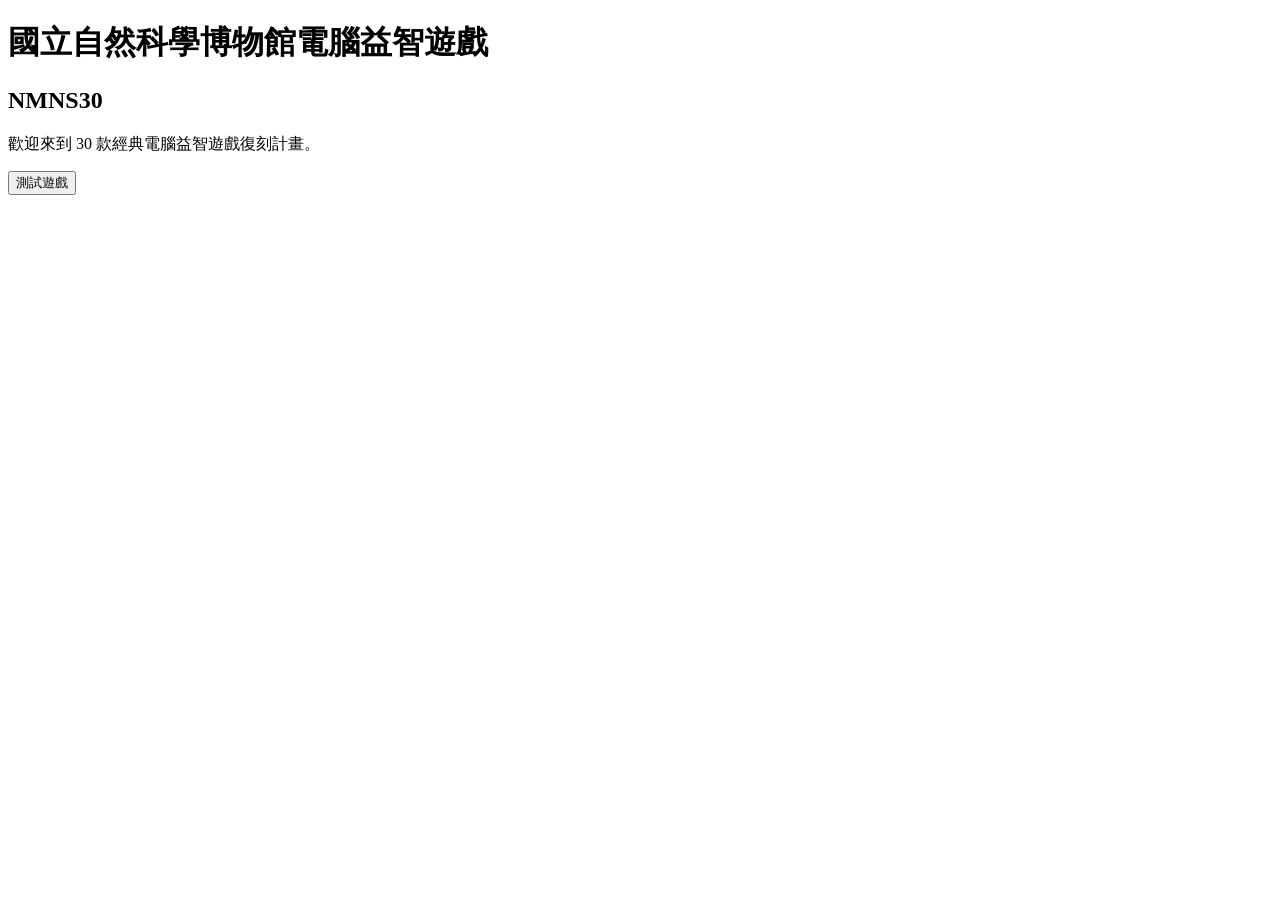
==== index.html @ b03cd834 "Add initial HTML structure for NMNS30 game" ====
<!DOCTYPE html>
<html lang="zh-Hant">
<head>
    <meta charset="UTF-8">
    <meta name="viewport" content="width=device-width, initial-scale=1.0">
    <title>NMNS30 電腦益智遊戲</title>
</head>
<body>
    <h1>國立自然科學博物館電腦益智遊戲</h1>
    <h2>NMNS30</h2>
    <p>歡迎來到 30 款經典電腦益智遊戲復刻計畫。</p>

    <button onclick="alert('NMNS30 網站測試成功！')">
        測試遊戲
    </button>
</body>
</html>
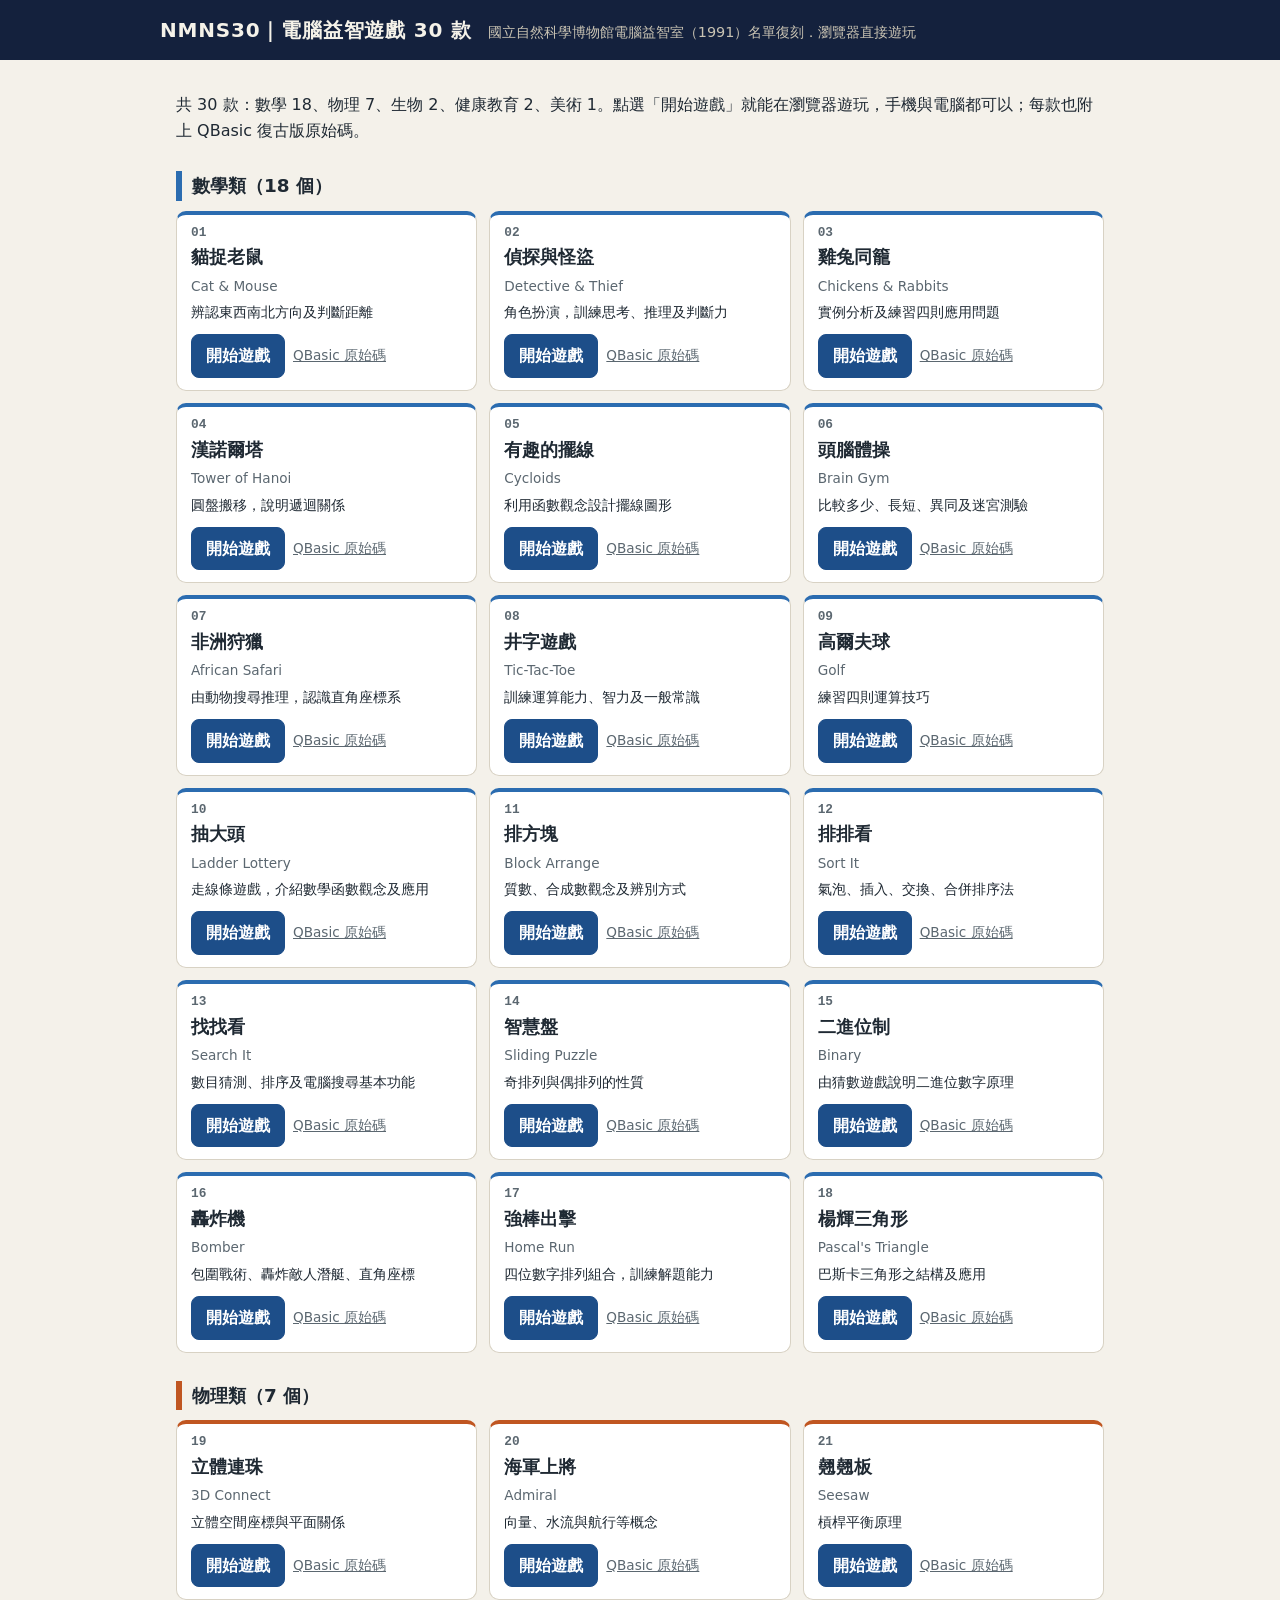
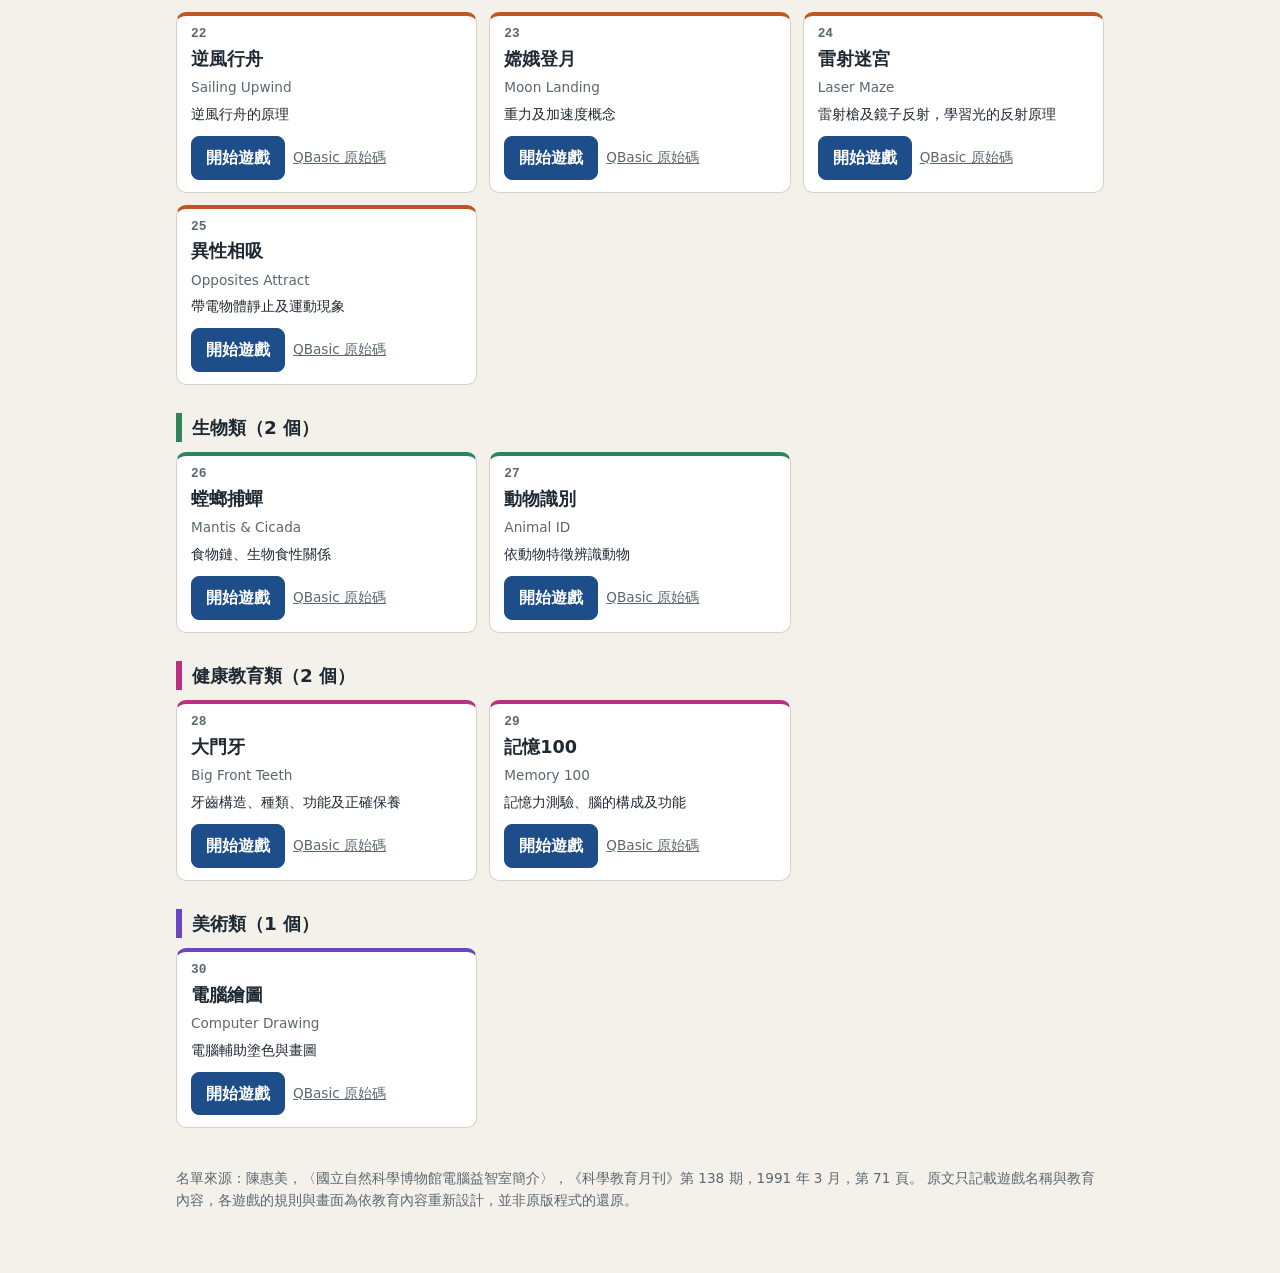
==== commit 11c01b41: "Ver.A." ====
--- a/index.html
+++ b/index.html
@@ -1,17 +1,54 @@
-<!DOCTYPE html>
+<!doctype html>
 <html lang="zh-Hant">
 <head>
-    <meta charset="UTF-8">
-    <meta name="viewport" content="width=device-width, initial-scale=1.0">
-    <title>NMNS30 電腦益智遊戲</title>
+<meta charset="utf-8">
+<meta name="viewport" content="width=device-width, initial-scale=1">
+<title>NMNS30 電腦益智遊戲</title>
+<meta name="description" content="國立自然科學博物館電腦益智室 30 個遊戲單元（1991 年名單）的瀏覽器版本，點選即玩。">
+<link rel="stylesheet" href="shared/style.css">
 </head>
 <body>
-    <h1>國立自然科學博物館電腦益智遊戲</h1>
-    <h2>NMNS30</h2>
-    <p>歡迎來到 30 款經典電腦益智遊戲復刻計畫。</p>
-
-    <button onclick="alert('NMNS30 網站測試成功！')">
-        測試遊戲
-    </button>
+<header class="top"><div class="in">
+  <h1>NMNS30｜電腦益智遊戲 30 款</h1>
+  <span class="sub">國立自然科學博物館電腦益智室（1991）名單復刻．瀏覽器直接遊玩</span>
+</div></header>
+<main>
+  <p>共 30 款：數學 18、物理 7、生物 2、健康教育 2、美術 1。點選「開始遊戲」就能在瀏覽器遊玩，手機與電腦都可以；每款也附上 QBasic 復古版原始碼。</p>
+  <div id="list"></div>
+</main>
+<footer>
+  <p>名單來源：陳惠美，〈國立自然科學博物館電腦益智室簡介〉，《科學教育月刊》第 138 期，1991 年 3 月，第 71 頁。
+  原文只記載遊戲名稱與教育內容，各遊戲的規則與畫面為依教育內容重新設計，並非原版程式的還原。</p>
+</footer>
+<script src="data/games.js"></script>
+<script>
+(function () {
+  var list = document.getElementById("list");
+  Object.keys(NMNS_CATS).forEach(function (k) {
+    var cat = NMNS_CATS[k], games = NMNS_GAMES.filter(function (g) { return g.cat === k; });
+    var h2 = document.createElement("h2");
+    h2.textContent = cat.name + "（" + games.length + " 個）";
+    h2.style.setProperty("--c", cat.color);
+    var grid = document.createElement("div");
+    grid.className = "grid";
+    games.forEach(function (g) {
+      var no = (g.n < 10 ? "0" : "") + g.n;
+      var card = document.createElement("div");
+      card.className = "card";
+      card.style.setProperty("--c", cat.color);
+      card.innerHTML =
+        '<span class="no">' + no + '</span><span class="nm"></span><span class="en"></span><span class="ed"></span>' +
+        '<span class="acts"><a class="btn" href="play.html?g=' + g.n + '">開始遊戲</a>' +
+        '<a class="link" href="qbasic/G' + no + '.BAS">QBasic 原始碼</a></span>';
+      card.querySelector(".nm").textContent = g.name;
+      card.querySelector(".en").textContent = g.en;
+      card.querySelector(".ed").textContent = g.edu;
+      grid.appendChild(card);
+    });
+    list.appendChild(h2);
+    list.appendChild(grid);
+  });
+})();
+</script>
 </body>
 </html>
--- a/shared/style.css
+++ b/shared/style.css
@@ -0,0 +1,81 @@
+:root {
+  --bg: #f4f1ea; --panel: #ffffff; --ink: #1f2933; --muted: #5b6770; --line: #d8d2c4;
+  --accent: #1d4e89; --accent-ink: #ffffff; --ok: #1f7a4d; --bad: #b42318; --info: #1d4e89;
+  --header: #14213d;
+}
+@media (prefers-color-scheme: dark) {
+  :root:not([data-theme="light"]) {
+    --bg: #12161c; --panel: #1b222b; --ink: #e8ecef; --muted: #9aa7b2; --line: #33404d;
+    --accent: #6aa9ff; --accent-ink: #0b1220; --ok: #5fd39a; --bad: #ff8a80; --info: #6aa9ff; --header: #0b0f14;
+  }
+}
+* { box-sizing: border-box; }
+html { -webkit-text-size-adjust: 100%; }
+body {
+  margin: 0; background: var(--bg); color: var(--ink);
+  font: 16px/1.6 "Noto Sans TC", "PingFang TC", "Microsoft JhengHei", system-ui, sans-serif;
+}
+a { color: var(--accent); }
+header.top { background: var(--header); color: #f5f2e9; padding: 14px 16px; }
+header.top .in { max-width: 960px; margin: 0 auto; display: flex; flex-wrap: wrap; gap: 8px 16px; align-items: baseline; }
+header.top h1 { font-size: 1.25rem; margin: 0; letter-spacing: .04em; }
+header.top .sub { color: #c9c3b3; font-size: .9rem; }
+header.top a { color: #f5d98a; text-decoration: none; }
+main { max-width: 960px; margin: 0 auto; padding: 16px; }
+h2 { font-size: 1.15rem; margin: 28px 0 10px; padding-left: 10px; border-left: 6px solid var(--c, var(--accent)); }
+.grid { display: grid; grid-template-columns: repeat(auto-fill, minmax(230px, 1fr)); gap: 12px; }
+.card {
+  background: var(--panel); border: 1px solid var(--line); border-radius: 10px; padding: 12px 14px;
+  display: flex; flex-direction: column; gap: 4px; border-top: 4px solid var(--c, var(--accent));
+}
+.card .no { font: 600 .8rem/1 ui-monospace, Consolas, monospace; color: var(--muted); }
+.card .nm { font-size: 1.1rem; font-weight: 700; }
+.card .en { color: var(--muted); font-size: .85rem; }
+.card .ed { font-size: .9rem; flex: 1; }
+.card .acts { display: flex; gap: 8px; align-items: center; margin-top: 6px; flex-wrap: wrap; }
+.btn {
+  appearance: none; border: 1px solid var(--accent); background: var(--accent); color: var(--accent-ink);
+  border-radius: 8px; padding: 8px 14px; font: inherit; font-weight: 600; cursor: pointer; min-height: 40px;
+  text-decoration: none; display: inline-flex; align-items: center; justify-content: center;
+}
+.btn:hover { filter: brightness(1.08); }
+.btn:focus-visible, a:focus-visible, input:focus-visible, select:focus-visible { outline: 3px solid #f5a623; outline-offset: 2px; }
+.btn.alt { background: transparent; color: var(--accent); }
+.btn.sm { padding: 4px 10px; min-height: 32px; font-size: .9rem; }
+.btn[disabled] { opacity: .45; cursor: not-allowed; }
+.btn.choice { background: var(--panel); color: var(--ink); border-color: var(--line); }
+.btn.choice.sel { border-color: var(--accent); box-shadow: 0 0 0 2px var(--accent) inset; }
+.btn.choice.good { background: var(--ok); color: #fff; border-color: var(--ok); }
+.btn.choice.wrong { background: var(--bad); color: #fff; border-color: var(--bad); }
+.link { font-size: .85rem; color: var(--muted); }
+.edu { background: var(--panel); border: 1px solid var(--line); border-left: 6px solid var(--c, var(--accent)); border-radius: 8px; padding: 10px 14px; margin-bottom: 14px; }
+.edu b { color: var(--muted); font-weight: 600; font-size: .85rem; display: block; }
+.stage { background: var(--panel); border: 1px solid var(--line); border-radius: 10px; padding: 14px; }
+.msg { margin: 10px 0; padding: 8px 12px; border-radius: 8px; border: 1px solid var(--line); min-height: 2.4em; }
+.msg.ok { border-color: var(--ok); color: var(--ok); }
+.msg.bad { border-color: var(--bad); color: var(--bad); }
+.msg.info { color: var(--info); }
+.row { display: flex; flex-wrap: wrap; gap: 8px; align-items: center; margin: 8px 0; }
+.row.c { justify-content: center; }
+.cv { display: block; max-width: 100%; height: auto; margin: 0 auto; background: #fff; border: 1px solid var(--line); border-radius: 6px; touch-action: manipulation; }
+.choices { display: flex; flex-wrap: wrap; gap: 8px; margin: 8px 0; }
+.dpad { display: grid; grid-template-areas: ". u ." "l . r" ". d ."; gap: 6px; width: 150px; margin: 8px auto; }
+.dp { min-height: 44px; padding: 0; }
+input[type=number], input[type=text], select {
+  font: inherit; padding: 6px 8px; border: 1px solid var(--line); border-radius: 6px; background: var(--panel); color: var(--ink); max-width: 100%;
+}
+input[type=number] { width: 5.5em; }
+input[type=range] { max-width: 100%; }
+table.t { border-collapse: collapse; margin: 6px 0; }
+table.t td, table.t th { border: 1px solid var(--line); padding: 3px 8px; text-align: center; }
+.big { font-size: 1.4rem; font-weight: 700; }
+.mono { font-family: ui-monospace, Consolas, monospace; }
+.pill { display: inline-block; padding: 1px 10px; border-radius: 99px; background: var(--bg); border: 1px solid var(--line); font-size: .9rem; }
+.cellgrid { display: grid; gap: 2px; }
+.cell {
+  appearance: none; border: 1px solid var(--line); background: var(--bg); color: var(--ink); font: inherit;
+  display: flex; align-items: center; justify-content: center; cursor: pointer; padding: 0; min-height: 34px;
+}
+.nav { display: flex; justify-content: space-between; gap: 8px; margin-top: 18px; flex-wrap: wrap; }
+footer { max-width: 960px; margin: 24px auto; padding: 0 16px 24px; color: var(--muted); font-size: .85rem; }
+@media (max-width: 480px) { body { font-size: 15px; } main { padding: 10px; } .stage { padding: 10px; } }
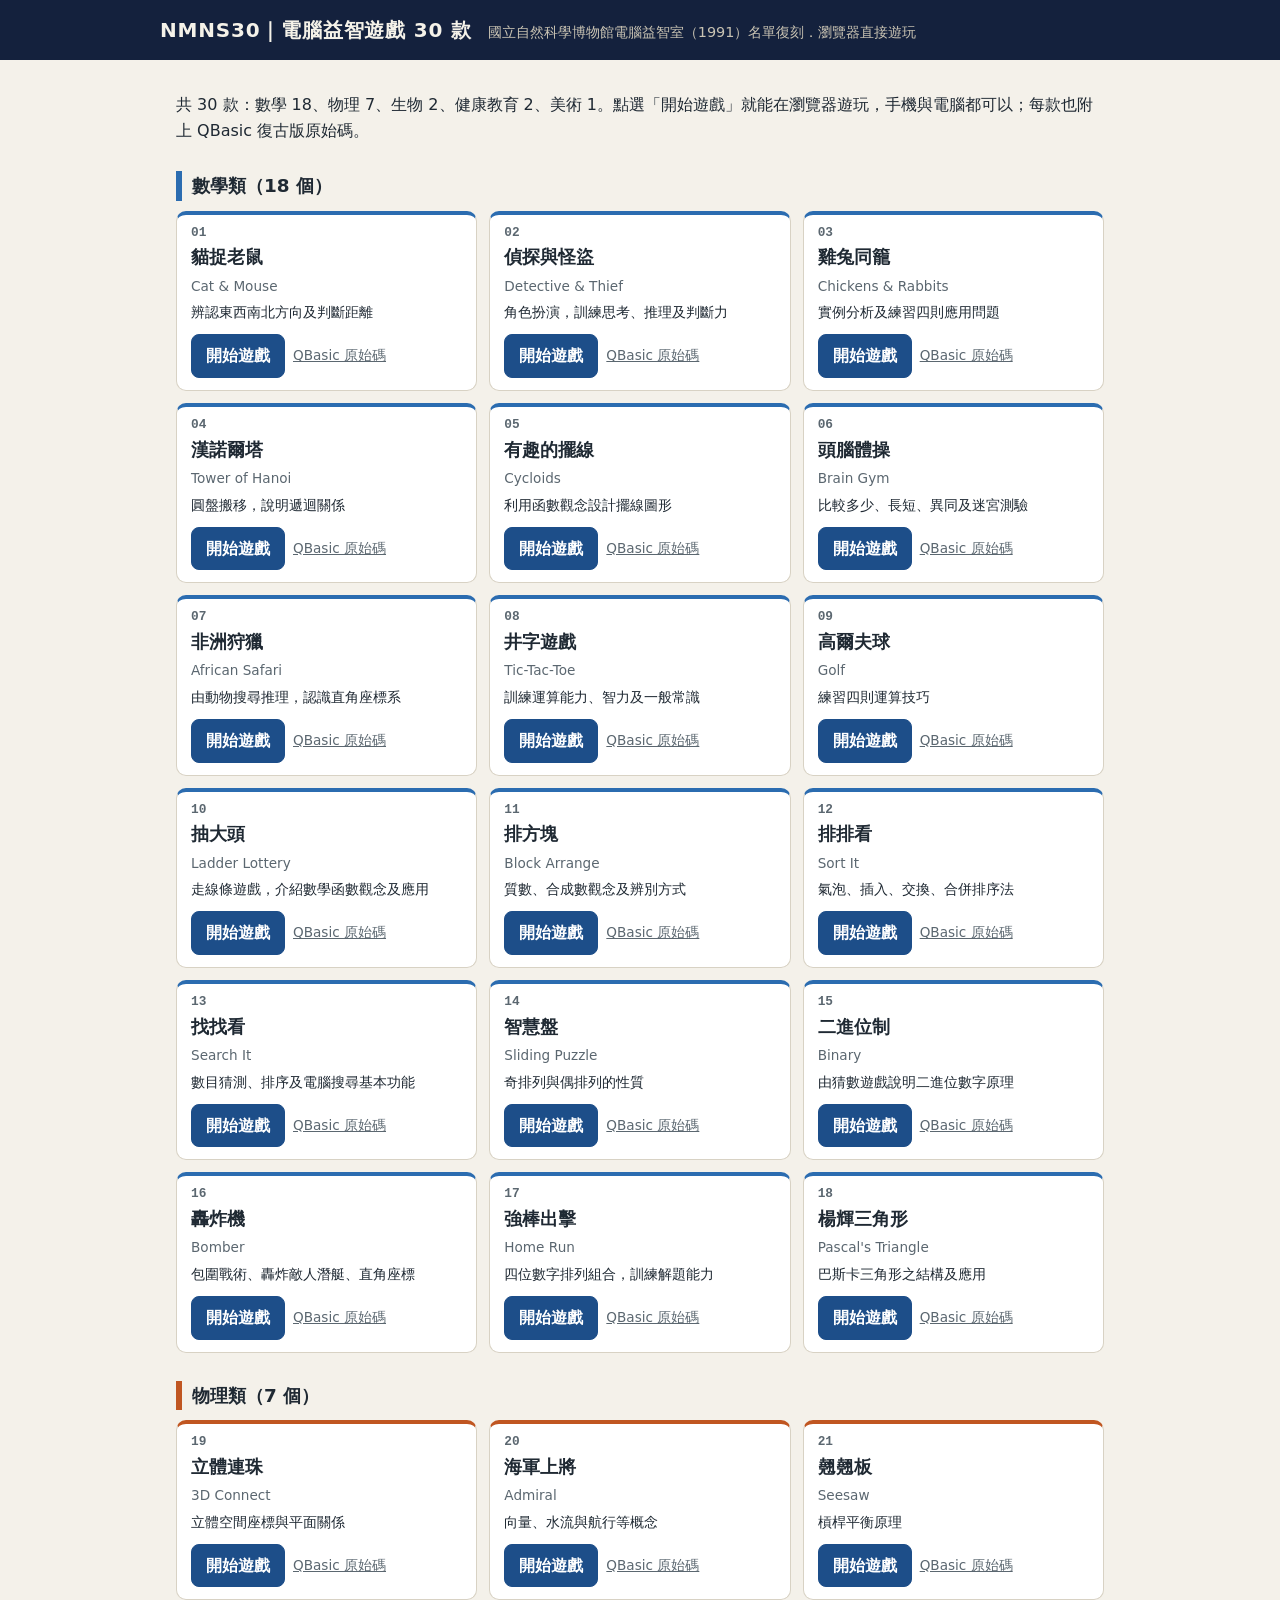
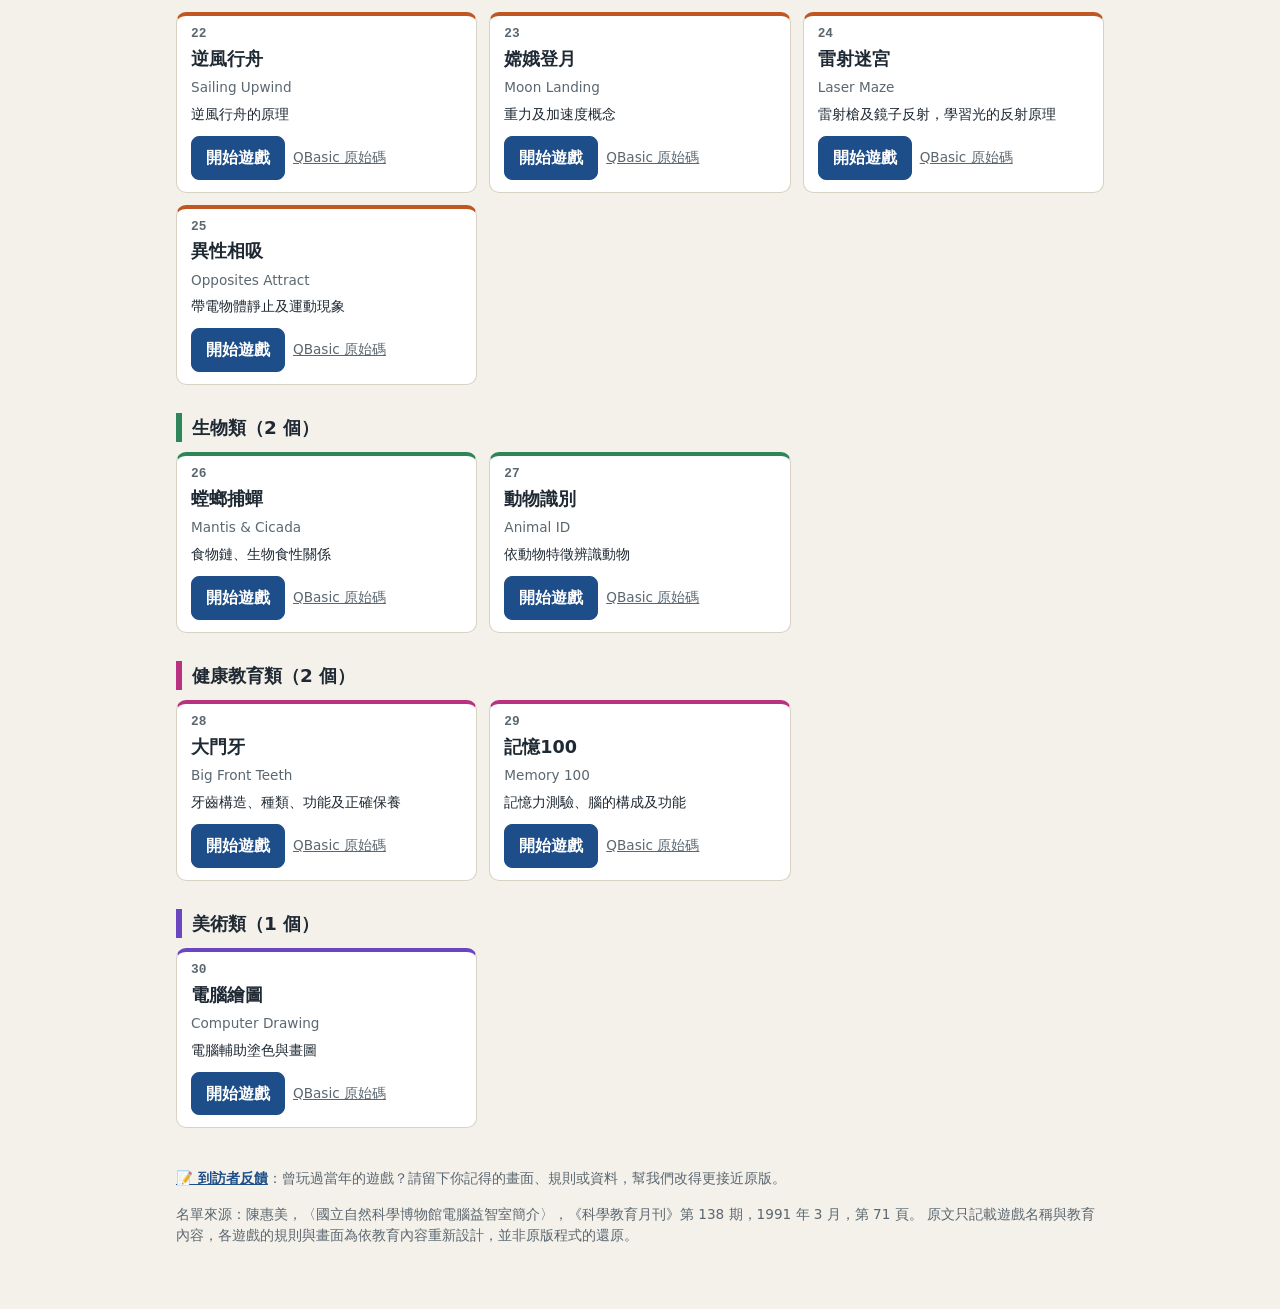
==== commit 86f0311e: "add user feedback." ====
--- a/index.html
+++ b/index.html
@@ -17,6 +17,7 @@
   <div id="list"></div>
 </main>
 <footer>
+  <p><a href="feedback.html"><b>📝 到訪者反饋</b></a>：曾玩過當年的遊戲？請留下你記得的畫面、規則或資料，幫我們改得更接近原版。</p>
   <p>名單來源：陳惠美，〈國立自然科學博物館電腦益智室簡介〉，《科學教育月刊》第 138 期，1991 年 3 月，第 71 頁。
   原文只記載遊戲名稱與教育內容，各遊戲的規則與畫面為依教育內容重新設計，並非原版程式的還原。</p>
 </footer>
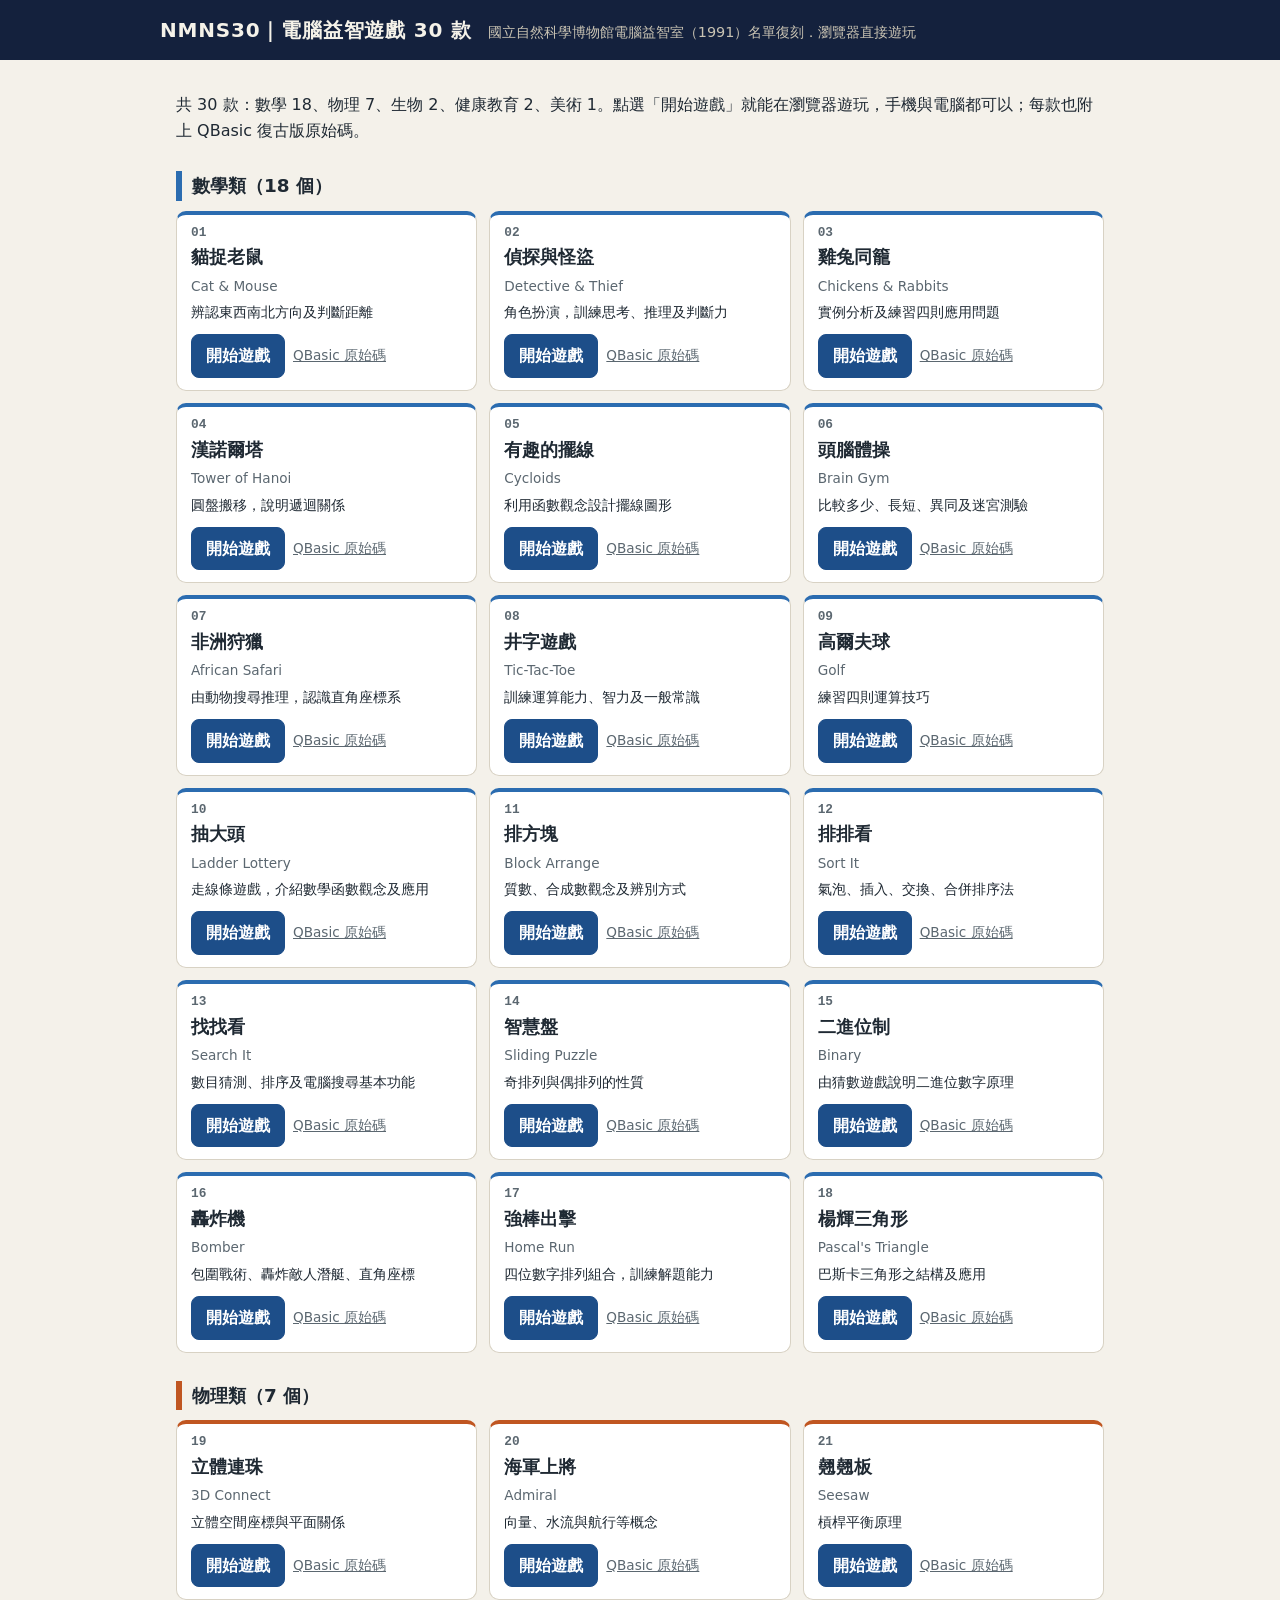
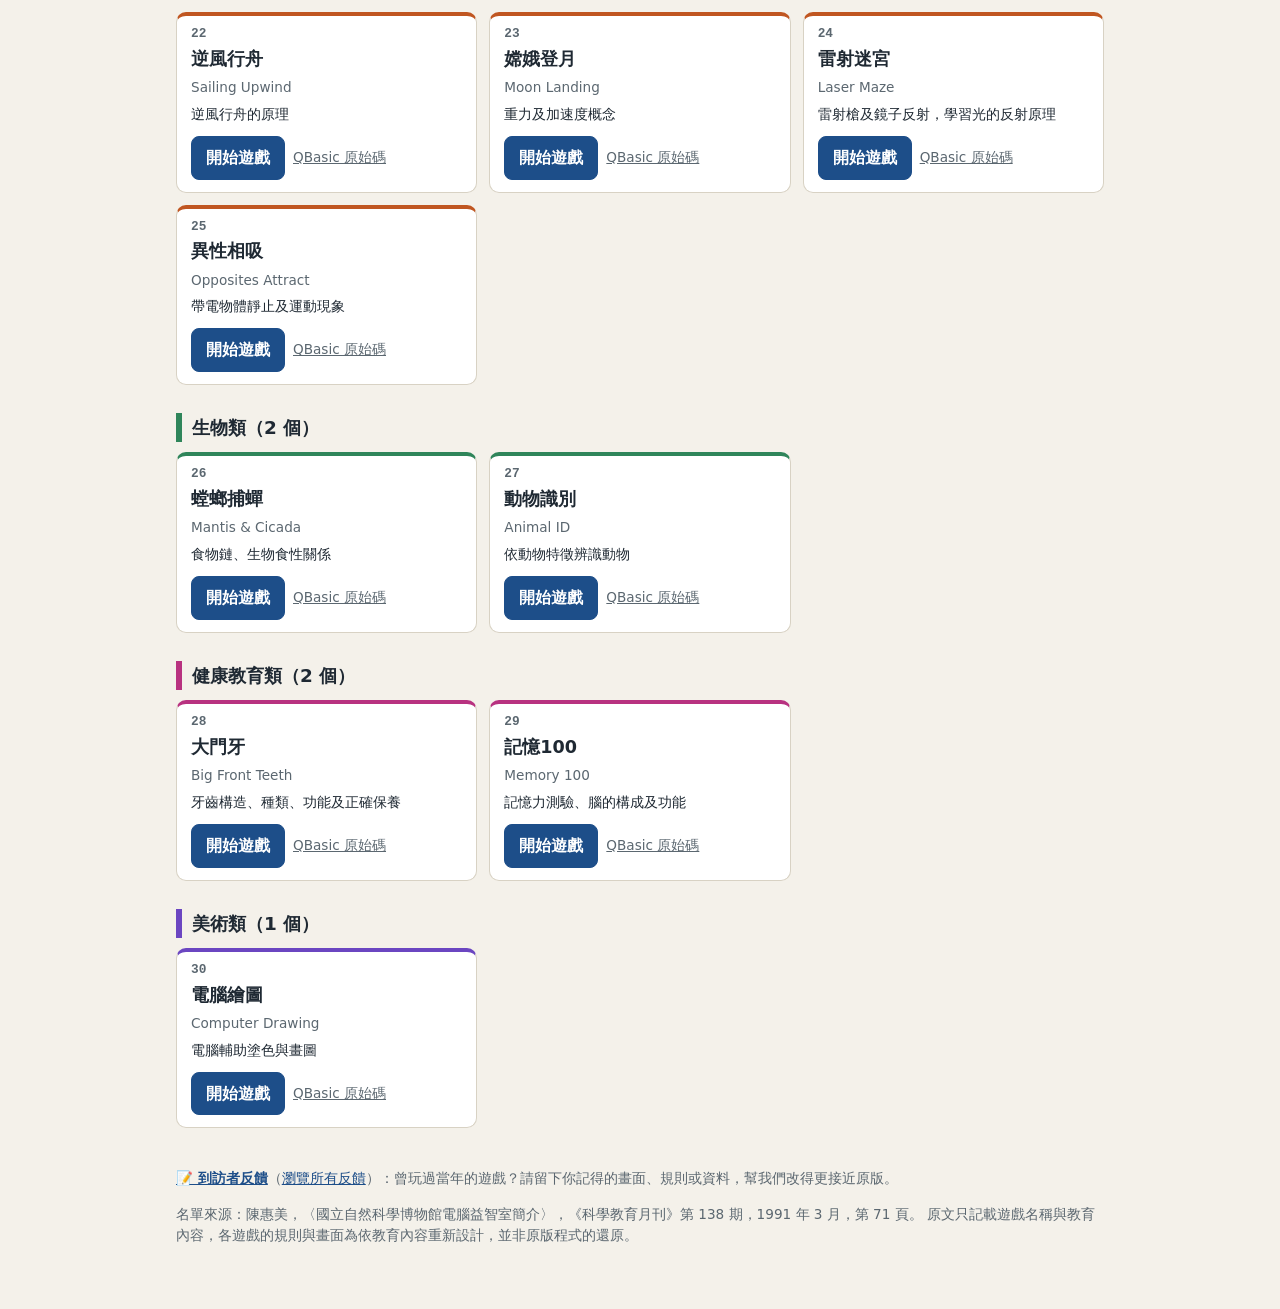
==== commit 83662f6d: "add feedback browser." ====
--- a/index.html
+++ b/index.html
@@ -17,7 +17,7 @@
   <div id="list"></div>
 </main>
 <footer>
-  <p><a href="feedback.html"><b>📝 到訪者反饋</b></a>：曾玩過當年的遊戲？請留下你記得的畫面、規則或資料，幫我們改得更接近原版。</p>
+  <p><a href="feedback.html"><b>📝 到訪者反饋</b></a>（<a href="feedbacks.html">瀏覽所有反饋</a>）：曾玩過當年的遊戲？請留下你記得的畫面、規則或資料，幫我們改得更接近原版。</p>
   <p>名單來源：陳惠美，〈國立自然科學博物館電腦益智室簡介〉，《科學教育月刊》第 138 期，1991 年 3 月，第 71 頁。
   原文只記載遊戲名稱與教育內容，各遊戲的規則與畫面為依教育內容重新設計，並非原版程式的還原。</p>
 </footer>
--- a/shared/style.css
+++ b/shared/style.css
@@ -79,3 +79,4 @@
 .nav { display: flex; justify-content: space-between; gap: 8px; margin-top: 18px; flex-wrap: wrap; }
 footer { max-width: 960px; margin: 24px auto; padding: 0 16px 24px; color: var(--muted); font-size: .85rem; }
 @media (max-width: 480px) { body { font-size: 15px; } main { padding: 10px; } .stage { padding: 10px; } }
+[hidden] { display: none !important; }
